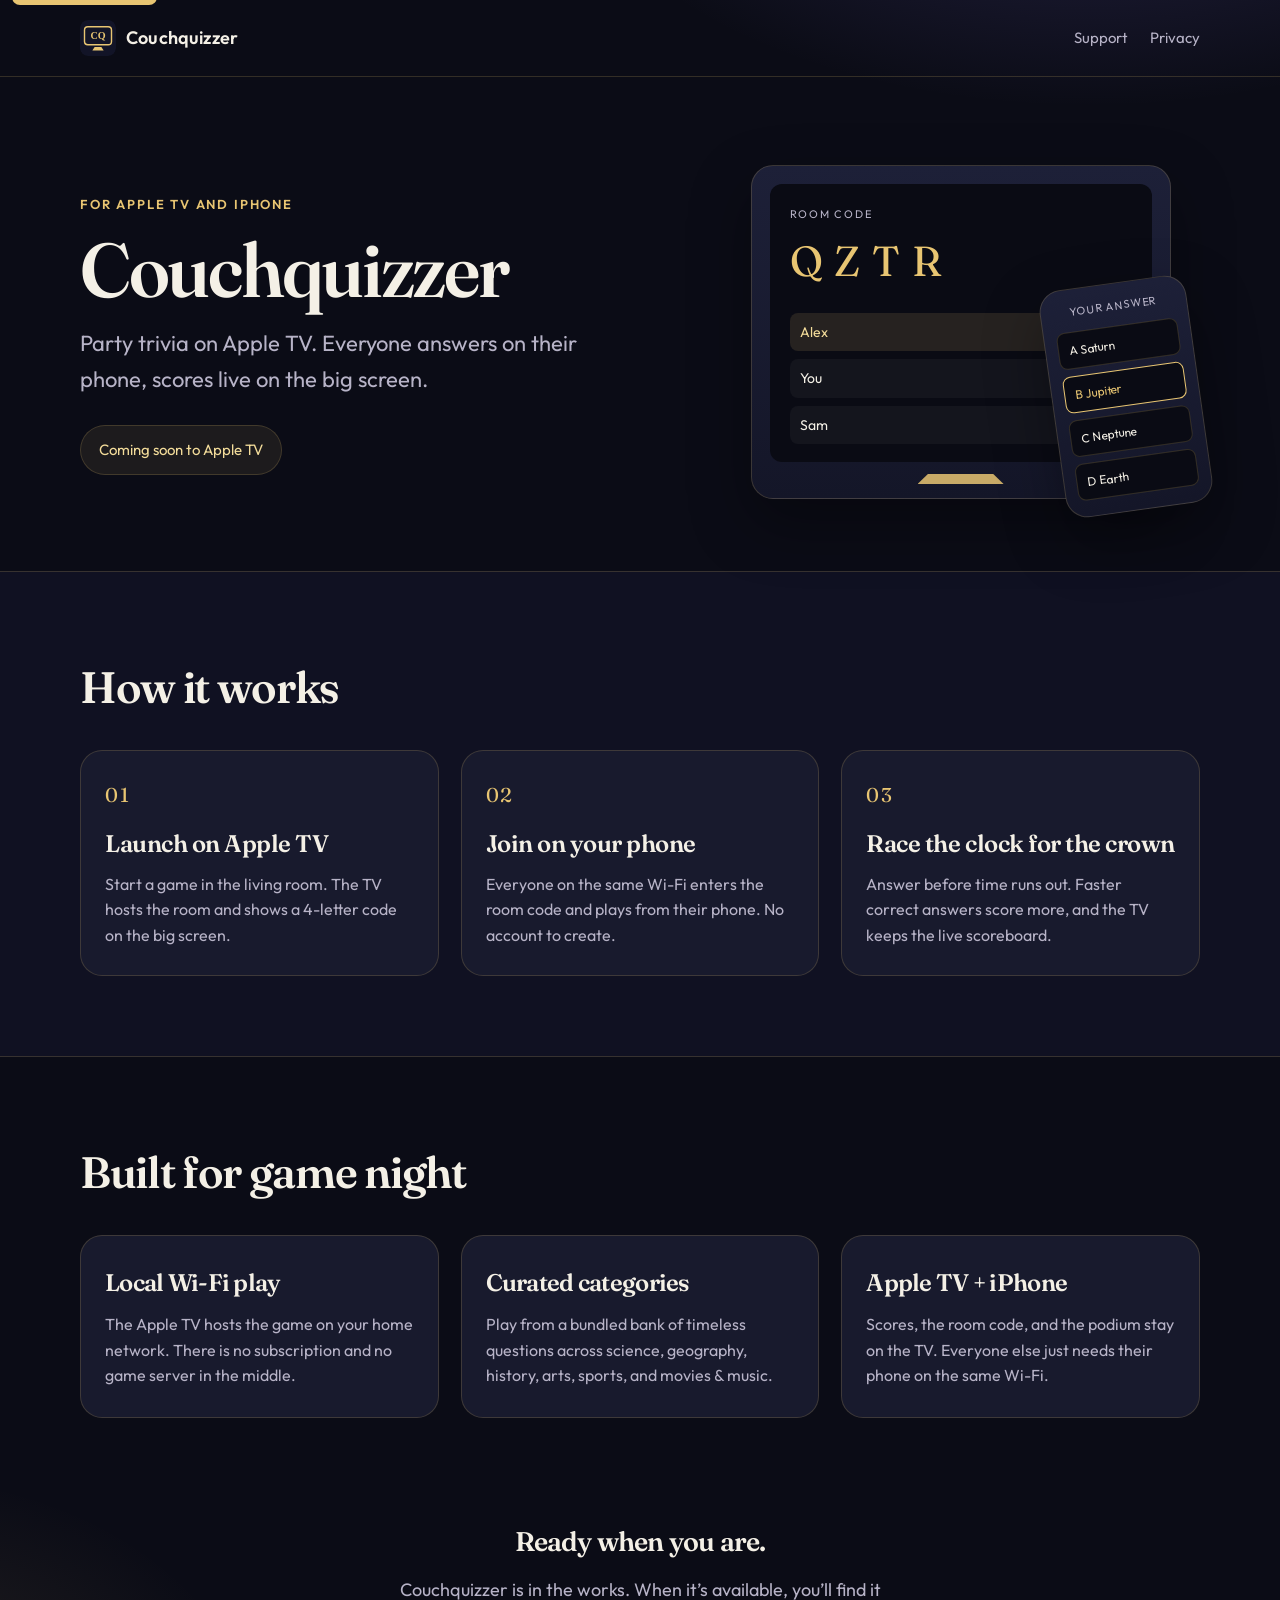
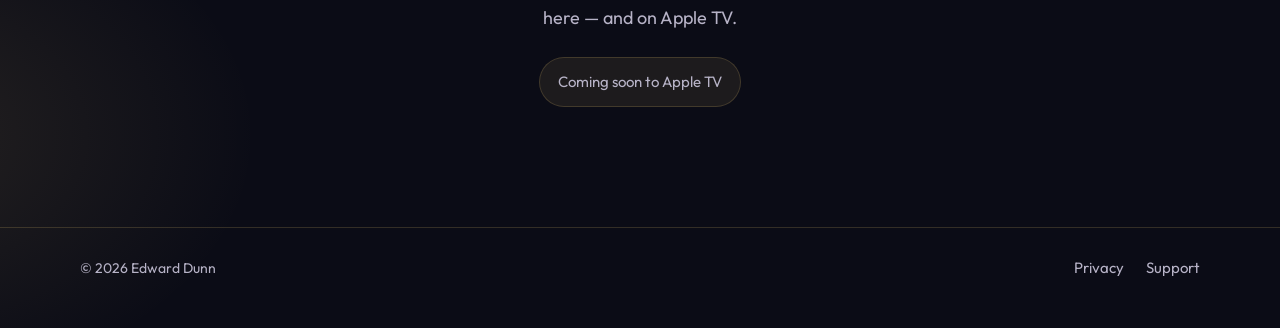
==== index.html @ 49858fe8 "Add Couchquizzer outline marketing site. Landing page, support, and privacy outline for couchquizzer" ====
<!DOCTYPE html>
<html lang="en">
<head>
  <meta charset="utf-8">
  <meta name="viewport" content="width=device-width, initial-scale=1">
  <title>Couchquizzer — Party trivia on Apple TV</title>
  <meta name="description" content="Party trivia on Apple TV. Everyone answers on their phone, and scores live on the big screen. Play over local Wi-Fi — no subscription or game server needed.">
  <link rel="canonical" href="https://couchquizzer.com/">
  <link rel="icon" href="favicon.svg" type="image/svg+xml">
  <link rel="icon" href="favicon.ico" sizes="any">
  <link rel="icon" type="image/png" href="favicon-32.png" sizes="32x32">
  <link rel="apple-touch-icon" href="apple-touch-icon.png">
  <meta name="theme-color" content="#0B0C16">
  <meta property="og:type" content="website">
  <meta property="og:site_name" content="Couchquizzer">
  <meta property="og:title" content="Couchquizzer — Party trivia on Apple TV">
  <meta property="og:description" content="Everyone answers on their phone, scores live on the big screen.">
  <meta property="og:url" content="https://couchquizzer.com/">
  <meta property="og:image" content="https://couchquizzer.com/og.png">
  <meta property="og:image:width" content="1200">
  <meta property="og:image:height" content="630">
  <meta name="twitter:card" content="summary_large_image">
  <meta name="twitter:title" content="Couchquizzer — Party trivia on Apple TV">
  <meta name="twitter:description" content="Everyone answers on their phone, scores live on the big screen.">
  <meta name="twitter:image" content="https://couchquizzer.com/og.png">
  <link rel="preconnect" href="https://fonts.googleapis.com">
  <link rel="preconnect" href="https://fonts.gstatic.com" crossorigin>
  <link href="https://fonts.googleapis.com/css2?family=Fraunces:opsz,wght@9..144,500;9..144,600;9..144,700&family=Outfit:wght@400;500;600&display=swap" rel="stylesheet">
  <link rel="stylesheet" href="styles.css">
</head>
<body>
  <a class="skip" href="#main">Skip to content</a>
  <header class="site-header">
    <div class="wrap">
      <a class="logo" href="index.html">
        <img src="assets/logo.svg" width="36" height="36" alt="">
        Couchquizzer
      </a>
      <nav class="site-nav" aria-label="Primary">
        <a href="support.html">Support</a>
        <a href="privacy.html">Privacy</a>
      </nav>
    </div>
  </header>

  <main id="main">
    <section class="hero wrap">
      <div class="hero-copy">
        <p class="eyebrow">For Apple TV and iPhone</p>
        <h1>Couchquizzer</h1>
        <p class="lede">Party trivia on Apple TV. Everyone answers on their phone, scores live on the big screen.</p>
        <p class="soon" aria-disabled="true">Coming soon to Apple TV</p>
      </div>
      <div class="hero-art" aria-hidden="true">
        <div class="tv">
          <div class="tv-screen">
            <p class="code-label">Room code</p>
            <p class="room-code">QZTR</p>
            <div class="scores">
              <div class="score-row lead"><span>Alex</span><span>840</span></div>
              <div class="score-row"><span>You</span><span>720</span></div>
              <div class="score-row"><span>Sam</span><span>610</span></div>
            </div>
          </div>
          <div class="tv-stand"></div>
        </div>
        <div class="phone">
          <p class="phone-label">Your answer</p>
          <div class="choices">
            <p class="choice">A  Saturn</p>
            <p class="choice on">B  Jupiter</p>
            <p class="choice">C  Neptune</p>
            <p class="choice">D  Earth</p>
          </div>
        </div>
      </div>
    </section>

    <section class="band tint" id="how">
      <div class="wrap">
        <h2>How it works</h2>
        <ol class="steps">
          <li>
            <strong>Launch on Apple TV</strong>
            <p>Start a game in the living room. The TV hosts the room and shows a 4-letter code on the big screen.</p>
          </li>
          <li>
            <strong>Join on your phone</strong>
            <p>Everyone on the same Wi-Fi enters the room code and plays from their phone. No account to create.</p>
          </li>
          <li>
            <strong>Race the clock for the crown</strong>
            <p>Answer before time runs out. Faster correct answers score more, and the TV keeps the live scoreboard.</p>
          </li>
        </ol>
      </div>
    </section>

    <section class="band" id="features">
      <div class="wrap">
        <h2>Built for game night</h2>
        <div class="features">
          <article class="feature">
            <h3>Local Wi-Fi play</h3>
            <p>The Apple TV hosts the game on your home network. There is no subscription and no game server in the middle.</p>
          </article>
          <article class="feature">
            <h3>Curated categories</h3>
            <p>Play from a bundled bank of timeless questions across science, geography, history, arts, sports, and movies &amp; music.</p>
          </article>
          <article class="feature">
            <h3>Apple TV + iPhone</h3>
            <p>Scores, the room code, and the podium stay on the TV. Everyone else just needs their phone on the same Wi-Fi.</p>
          </article>
        </div>
      </div>
    </section>

    <section class="closer wrap">
      <h2>Ready when you are.</h2>
      <p>Couchquizzer is in the works. When it’s available, you’ll find it here — and on Apple TV.</p>
      <p class="soon" aria-disabled="true">Coming soon to Apple TV</p>
    </section>
  </main>

  <footer class="site-footer">
    <div class="wrap inner">
      <p>© 2026 Edward Dunn</p>
      <nav class="site-nav" aria-label="Footer">
        <a href="privacy.html">Privacy</a>
        <a href="support.html">Support</a>
      </nav>
    </div>
  </footer>
</body>
</html>
---- styles.css ----
:root {
  --bg: #0b0c16;
  --bg-alt: #121427;
  --panel: #181a2d;
  --line: rgba(232, 197, 114, 0.18);
  --gold: #e8c572;
  --gold-soft: #f3dc9a;
  --violet: #8b7cf6;
  --text: #f4f0e6;
  --muted: #b7b3c7;
  --danger-text: #1a1408;
  --radius: 22px;
  --max: 1120px;
  --serif: "Fraunces", "Times New Roman", serif;
  --sans: "Outfit", system-ui, -apple-system, sans-serif;
}

*, *::before, *::after { box-sizing: border-box; }

html { scroll-behavior: smooth; }

body {
  margin: 0;
  background:
    radial-gradient(900px 500px at 85% -10%, rgba(139, 124, 246, 0.22), transparent 60%),
    radial-gradient(700px 480px at -10% 90%, rgba(232, 197, 114, 0.12), transparent 55%),
    var(--bg);
  color: var(--text);
  font-family: var(--sans);
  font-size: 18px;
  line-height: 1.6;
  min-height: 100vh;
}

img { max-width: 100%; height: auto; display: block; }

a { color: var(--gold); text-decoration-thickness: 1px; text-underline-offset: 3px; }
a:hover { color: var(--gold-soft); }

.skip {
  position: absolute;
  left: 12px;
  top: -40px;
  background: var(--gold);
  color: var(--danger-text);
  padding: 8px 12px;
  border-radius: 8px;
  z-index: 10;
}
.skip:focus { top: 12px; }

.wrap {
  width: min(var(--max), calc(100% - 48px));
  margin-inline: auto;
}

.site-header,
.site-footer {
  border-bottom: 1px solid var(--line);
}

.site-header .wrap,
.site-footer .inner {
  display: flex;
  align-items: center;
  justify-content: space-between;
  gap: 20px;
  padding: 20px 0;
}

.logo {
  display: flex;
  align-items: center;
  gap: 10px;
  color: var(--text);
  text-decoration: none;
  font-weight: 600;
  letter-spacing: 0.01em;
}

.logo img { width: 36px; height: 36px; border-radius: 8px; }

.site-nav { display: flex; gap: 22px; }
.site-nav a { color: var(--muted); text-decoration: none; font-size: 15px; }
.site-nav a:hover { color: var(--gold); }

.hero {
  padding: 88px 0 72px;
  display: grid;
  grid-template-columns: 1.1fr 0.9fr;
  gap: 56px;
  align-items: center;
}

.eyebrow {
  display: inline-block;
  margin: 0 0 16px;
  color: var(--gold);
  font-size: 13px;
  font-weight: 600;
  letter-spacing: 0.14em;
  text-transform: uppercase;
}

h1, h2, h3 { font-family: var(--serif); font-weight: 600; letter-spacing: -0.03em; }

.hero h1 {
  margin: 0 0 18px;
  font-size: clamp(44px, 6vw, 76px);
  line-height: 1.02;
}

.lede {
  margin: 0 0 28px;
  color: var(--muted);
  font-size: clamp(18px, 2vw, 22px);
  max-width: 38ch;
}

.soon {
  display: inline-block;
  margin: 0;
  padding: 12px 18px;
  border: 1px solid var(--line);
  border-radius: 999px;
  color: var(--gold-soft);
  font-size: 15px;
  background: rgba(232, 197, 114, 0.08);
}

.hero-art {
  position: relative;
  min-height: 320px;
}

.tv, .phone {
  background: linear-gradient(180deg, #1d2038, #141628);
  border: 1px solid var(--line);
  box-shadow: 0 24px 60px rgba(0, 0, 0, 0.35);
}

.tv {
  width: 100%;
  max-width: 420px;
  margin: 0 auto;
  border-radius: 22px;
  padding: 18px 18px 14px;
}

.tv-screen {
  background: #0a0b14;
  border-radius: 12px;
  padding: 22px 20px 18px;
  min-height: 210px;
}

.code-label {
  margin: 0;
  color: var(--muted);
  font-size: 11px;
  letter-spacing: 0.16em;
  text-transform: uppercase;
}

.room-code {
  margin: 4px 0 18px;
  font-family: var(--serif);
  font-size: 42px;
  letter-spacing: 0.28em;
  color: var(--gold);
}

.scores { display: grid; gap: 8px; }
.score-row {
  display: flex;
  justify-content: space-between;
  font-size: 14px;
  color: var(--text);
  padding: 8px 10px;
  border-radius: 8px;
  background: rgba(255,255,255,0.04);
}
.score-row.lead { background: rgba(232, 197, 114, 0.12); color: var(--gold-soft); }

.tv-stand {
  width: 86px;
  height: 10px;
  margin: 12px auto 0;
  background: var(--gold);
  clip-path: polygon(12% 0, 88% 0, 100% 100%, 0 100%);
  opacity: 0.85;
}

.phone {
  position: absolute;
  right: 0;
  bottom: -12px;
  width: 148px;
  border-radius: 22px;
  padding: 14px 12px 16px;
  transform: rotate(-8deg);
}

.phone-label {
  margin: 0 0 10px;
  text-align: center;
  font-size: 11px;
  color: var(--muted);
  letter-spacing: 0.08em;
  text-transform: uppercase;
}

.choices { display: grid; gap: 7px; }
.choice {
  margin: 0;
  padding: 8px 10px;
  border-radius: 8px;
  background: #0a0b14;
  border: 1px solid var(--line);
  font-size: 12px;
  color: var(--text);
}
.choice.on {
  border-color: var(--gold);
  color: var(--gold);
}

.band {
  padding: 80px 0;
}

.band.tint {
  background: rgba(18, 20, 39, 0.72);
  border-top: 1px solid var(--line);
  border-bottom: 1px solid var(--line);
}

.band h2 {
  margin: 0 0 28px;
  font-size: clamp(32px, 4vw, 44px);
}

.steps {
  list-style: none;
  margin: 0;
  padding: 0;
  display: grid;
  grid-template-columns: repeat(3, 1fr);
  gap: 22px;
  counter-reset: step;
}

.steps li {
  background: var(--panel);
  border: 1px solid var(--line);
  border-radius: var(--radius);
  padding: 28px 24px 26px;
  min-height: 100%;
}

.steps li::before {
  counter-increment: step;
  content: "0" counter(step);
  display: block;
  margin-bottom: 14px;
  color: var(--gold);
  font-family: var(--serif);
  font-size: 20px;
  letter-spacing: 0.08em;
}

.steps strong {
  display: block;
  font-family: var(--serif);
  font-size: 24px;
  font-weight: 600;
  margin-bottom: 8px;
  letter-spacing: -0.02em;
}

.steps p { margin: 0; color: var(--muted); font-size: 16px; }

.features {
  display: grid;
  grid-template-columns: repeat(3, 1fr);
  gap: 22px;
}

.feature {
  background: var(--panel);
  border: 1px solid var(--line);
  border-radius: var(--radius);
  padding: 28px 24px;
}

.feature h3 {
  margin: 0 0 10px;
  font-size: 24px;
}

.feature p { margin: 0; color: var(--muted); font-size: 16px; }

.closer {
  text-align: center;
  padding-bottom: 96px;
}

.closer h2 { margin-bottom: 12px; }
.closer p { margin: 0 auto 24px; max-width: 42ch; color: var(--muted); }

.site-footer {
  border-bottom: 0;
  border-top: 1px solid var(--line);
  padding: 8px 0 28px;
}

.site-footer p {
  margin: 0;
  color: var(--muted);
  font-size: 14px;
}

.page { padding: 56px 0 96px; }

.paper {
  max-width: 760px;
  background: var(--panel);
  border: 1px solid var(--line);
  border-radius: 28px;
  padding: 44px 48px;
}

.back {
  display: inline-block;
  margin-bottom: 18px;
  color: var(--gold);
  text-decoration: none;
  font-size: 15px;
}

.paper h1 {
  margin: 0 0 8px;
  font-size: clamp(36px, 6vw, 52px);
}

.updated, .paper p, .paper li { color: var(--muted); }
.updated { margin: 0 0 28px; font-size: 14px; }
.paper h2 {
  margin: 28px 0 8px;
  font-size: 24px;
}
.paper p { margin: 0 0 14px; }
.paper ul { padding-left: 1.15em; }
.paper li { margin: 0 0 8px; }
.paper a { color: var(--gold); }

@media (max-width: 880px) {
  .hero { grid-template-columns: 1fr; padding: 56px 0 48px; gap: 36px; }
  .phone { position: relative; right: auto; bottom: auto; margin: 16px 0 0 auto; }
  .steps, .features { grid-template-columns: 1fr; }
  .paper { padding: 28px 22px; }
  .wrap { width: calc(100% - 32px); }
}

@media (prefers-reduced-motion: reduce) {
  html { scroll-behavior: auto; }
}
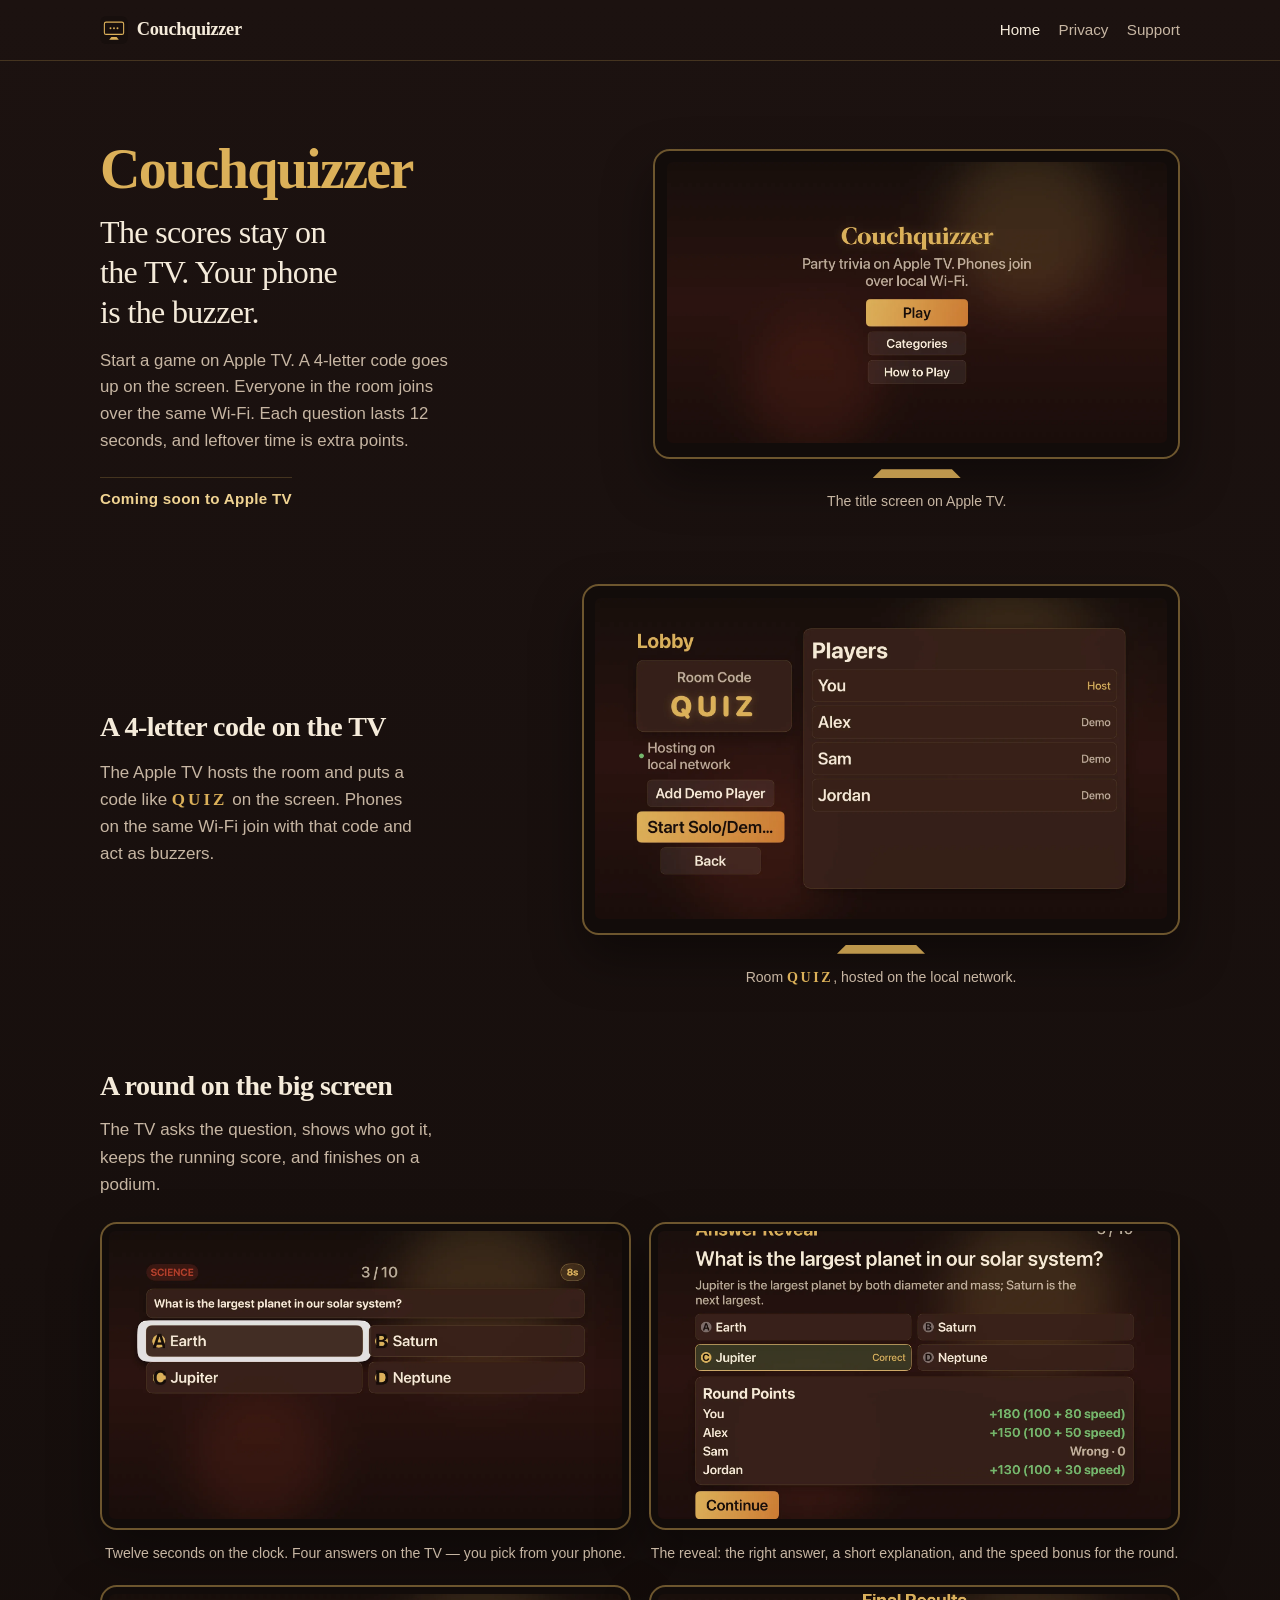
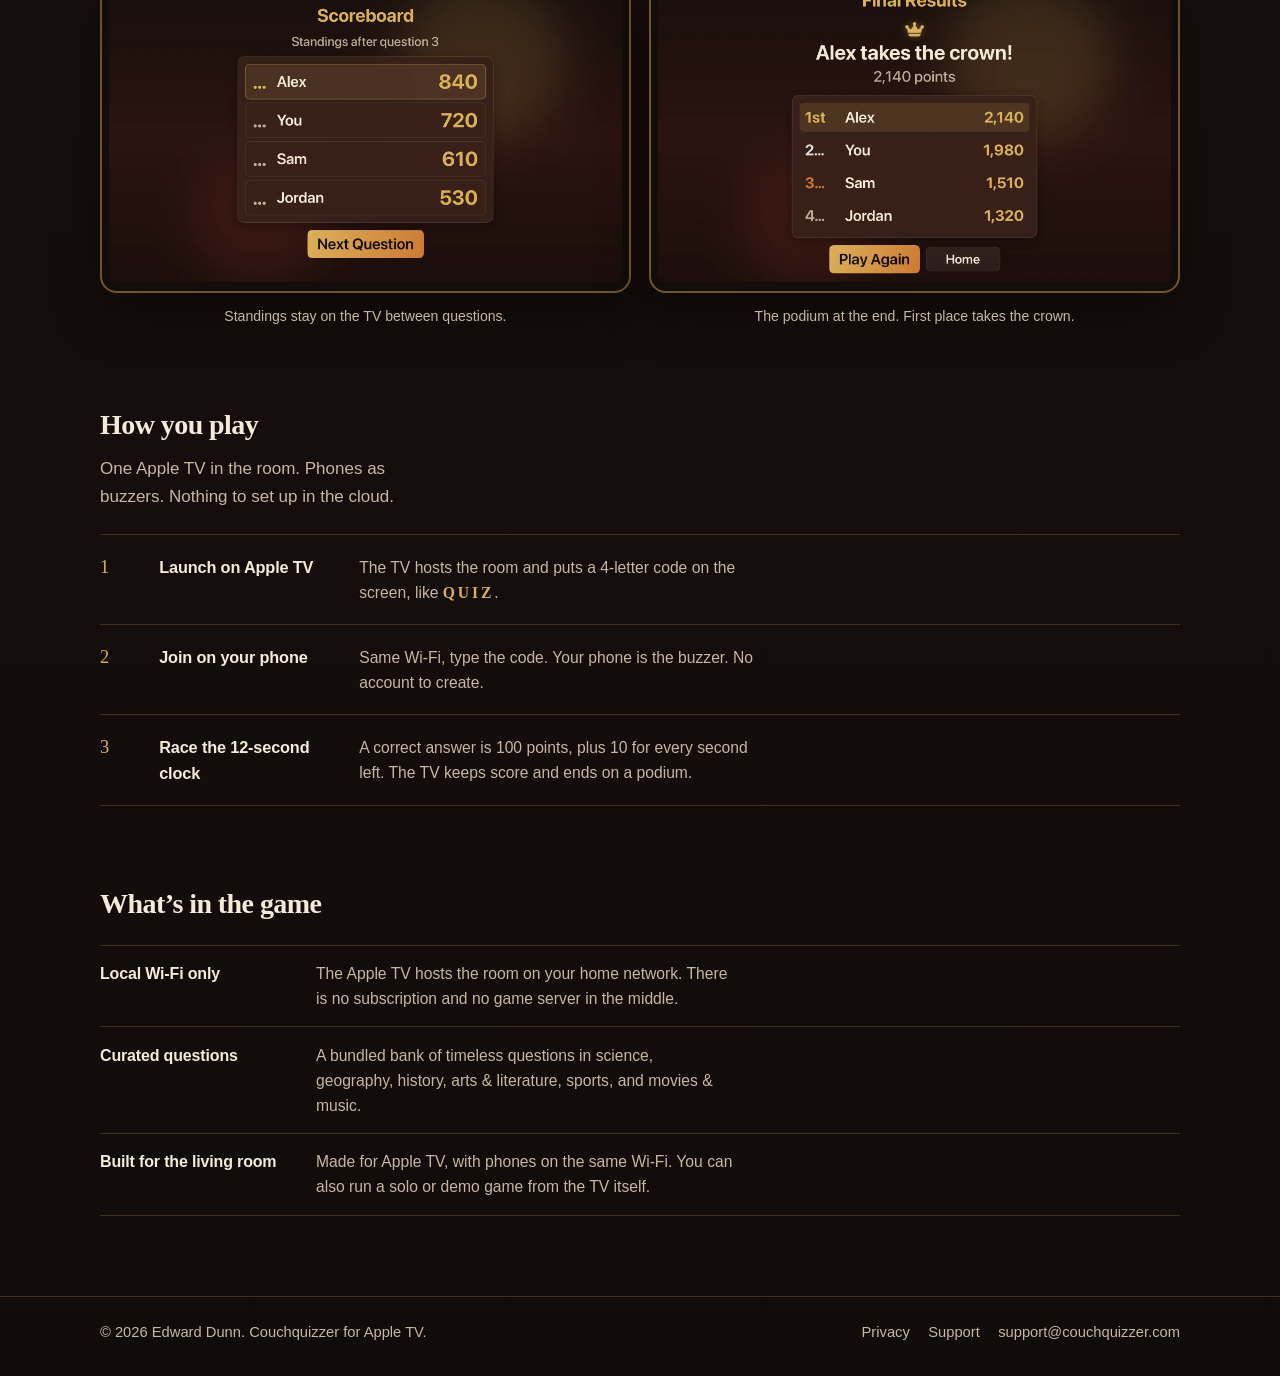
==== commit 14beb3cb: "Redesign the Couchquizzer site around real Apple TV screens. Replace the first outline with a living" ====
--- a/index.html
+++ b/index.html
@@ -3,133 +3,201 @@
 <head>
   <meta charset="utf-8">
   <meta name="viewport" content="width=device-width, initial-scale=1">
-  <title>Couchquizzer — Party trivia on Apple TV</title>
-  <meta name="description" content="Party trivia on Apple TV. Everyone answers on their phone, and scores live on the big screen. Play over local Wi-Fi — no subscription or game server needed.">
-  <link rel="canonical" href="https://couchquizzer.com/">
-  <link rel="icon" href="favicon.svg" type="image/svg+xml">
-  <link rel="icon" href="favicon.ico" sizes="any">
-  <link rel="icon" type="image/png" href="favicon-32.png" sizes="32x32">
-  <link rel="apple-touch-icon" href="apple-touch-icon.png">
-  <meta name="theme-color" content="#0B0C16">
+  <title>Couchquizzer — party trivia on Apple TV</title>
+  <meta name="description" content="Start a game on Apple TV, join with a 4-letter code from your phone over the same Wi-Fi, and race a 12-second clock. Scores stay on the big screen.">
+  <link rel="canonical" href="https://erdtheturd.github.io/couchquizzer/">
+  <meta name="theme-color" content="#170f0d">
+
   <meta property="og:type" content="website">
   <meta property="og:site_name" content="Couchquizzer">
-  <meta property="og:title" content="Couchquizzer — Party trivia on Apple TV">
-  <meta property="og:description" content="Everyone answers on their phone, scores live on the big screen.">
-  <meta property="og:url" content="https://couchquizzer.com/">
-  <meta property="og:image" content="https://couchquizzer.com/og.png">
+  <meta property="og:locale" content="en_US">
+  <meta property="og:url" content="https://erdtheturd.github.io/couchquizzer/">
+  <meta property="og:title" content="Couchquizzer — party trivia on Apple TV">
+  <meta property="og:description" content="The TV shows the scores. Your phone is the buzzer. A 4-letter code, local Wi-Fi, and a 12-second clock.">
+  <meta property="og:image" content="https://erdtheturd.github.io/couchquizzer/og.png">
   <meta property="og:image:width" content="1200">
   <meta property="og:image:height" content="630">
+
   <meta name="twitter:card" content="summary_large_image">
-  <meta name="twitter:title" content="Couchquizzer — Party trivia on Apple TV">
-  <meta name="twitter:description" content="Everyone answers on their phone, scores live on the big screen.">
-  <meta name="twitter:image" content="https://couchquizzer.com/og.png">
-  <link rel="preconnect" href="https://fonts.googleapis.com">
-  <link rel="preconnect" href="https://fonts.gstatic.com" crossorigin>
-  <link href="https://fonts.googleapis.com/css2?family=Fraunces:opsz,wght@9..144,500;9..144,600;9..144,700&family=Outfit:wght@400;500;600&display=swap" rel="stylesheet">
-  <link rel="stylesheet" href="styles.css">
+  <meta name="twitter:title" content="Couchquizzer — party trivia on Apple TV">
+  <meta name="twitter:description" content="The TV shows the scores. Your phone is the buzzer.">
+  <meta name="twitter:image" content="https://erdtheturd.github.io/couchquizzer/og.png">
+
+  <link rel="icon" href="assets/favicon.svg" type="image/svg+xml">
+  <link rel="icon" href="favicon.ico" sizes="any">
+  <link rel="apple-touch-icon" href="apple-touch-icon.png">
+  <link rel="stylesheet" href="assets/styles.css">
 </head>
 <body>
   <a class="skip" href="#main">Skip to content</a>
+
   <header class="site-header">
-    <div class="wrap">
-      <a class="logo" href="index.html">
-        <img src="assets/logo.svg" width="36" height="36" alt="">
-        Couchquizzer
+    <nav class="nav" aria-label="Primary">
+      <a class="brand" href="./" aria-current="page">
+        <img class="brand-mark" src="assets/favicon.svg" width="28" height="28" alt="">
+        <span>Couchquizzer</span>
       </a>
-      <nav class="site-nav" aria-label="Primary">
-        <a href="support.html">Support</a>
-        <a href="privacy.html">Privacy</a>
-      </nav>
-    </div>
+      <ul class="nav-links">
+        <li><a href="./" aria-current="page">Home</a></li>
+        <li><a href="privacy.html">Privacy</a></li>
+        <li><a href="support.html">Support</a></li>
+      </ul>
+    </nav>
   </header>
 
   <main id="main">
-    <section class="hero wrap">
-      <div class="hero-copy">
-        <p class="eyebrow">For Apple TV and iPhone</p>
-        <h1>Couchquizzer</h1>
-        <p class="lede">Party trivia on Apple TV. Everyone answers on their phone, scores live on the big screen.</p>
-        <p class="soon" aria-disabled="true">Coming soon to Apple TV</p>
-      </div>
-      <div class="hero-art" aria-hidden="true">
-        <div class="tv">
-          <div class="tv-screen">
-            <p class="code-label">Room code</p>
-            <p class="room-code">QZTR</p>
-            <div class="scores">
-              <div class="score-row lead"><span>Alex</span><span>840</span></div>
-              <div class="score-row"><span>You</span><span>720</span></div>
-              <div class="score-row"><span>Sam</span><span>610</span></div>
-            </div>
+    <section class="hero">
+      <div class="wrap hero-inner">
+        <div class="hero-copy">
+          <p class="wordmark">Couchquizzer</p>
+          <h1>The scores stay on the TV. Your phone is the buzzer.</h1>
+          <p class="lede">Start a game on Apple TV. A 4-letter code goes up on the screen. Everyone in the room joins over the same Wi-Fi. Each question lasts 12 seconds, and leftover time is extra points.</p>
+          <p class="soon">Coming soon to Apple TV</p>
+        </div>
+        <figure class="tv">
+          <div class="tv-bezel">
+            <picture>
+              <source srcset="assets/screens/home.webp" type="image/webp">
+              <img src="assets/screens/home.png" width="1920" height="1080" alt="The Couchquizzer title screen on Apple TV, with Play, Categories, and How to Play.">
+            </picture>
           </div>
-          <div class="tv-stand"></div>
-        </div>
-        <div class="phone">
-          <p class="phone-label">Your answer</p>
-          <div class="choices">
-            <p class="choice">A  Saturn</p>
-            <p class="choice on">B  Jupiter</p>
-            <p class="choice">C  Neptune</p>
-            <p class="choice">D  Earth</p>
+          <div class="tv-stand" aria-hidden="true"></div>
+          <figcaption>The title screen on Apple TV.</figcaption>
+        </figure>
+      </div>
+    </section>
+
+    <section class="lobby-band" aria-labelledby="lobby-title">
+      <div class="wrap lobby-inner">
+        <div class="lobby-copy">
+          <h2 id="lobby-title">A 4-letter code on the TV</h2>
+          <p>The Apple TV hosts the room and puts a code like <span class="code">QUIZ</span> on the screen. Phones on the same Wi-Fi join with that code and act as buzzers.</p>
+        </div>
+        <figure class="tv">
+          <div class="tv-bezel">
+            <picture>
+              <source srcset="assets/screens/lobby.webp" type="image/webp">
+              <img src="assets/screens/lobby.png" width="1920" height="1080" alt="The Couchquizzer lobby on Apple TV, showing the room code QUIZ and four players ready to start.">
+            </picture>
           </div>
-        </div>
-      </div>
-    </section>
-
-    <section class="band tint" id="how">
+          <div class="tv-stand" aria-hidden="true"></div>
+          <figcaption>Room <span class="code">QUIZ</span>, hosted on the local network.</figcaption>
+        </figure>
+      </div>
+    </section>
+
+    <section class="round" aria-labelledby="round-title">
       <div class="wrap">
-        <h2>How it works</h2>
+        <div class="round-head">
+          <h2 id="round-title">A round on the big screen</h2>
+          <p>The TV asks the question, shows who got it, keeps the running score, and finishes on a podium.</p>
+        </div>
+        <ul class="shots">
+          <li>
+            <figure class="shot">
+              <div class="tv-bezel">
+                <picture>
+                  <source srcset="assets/screens/question.webp" type="image/webp">
+                  <img src="assets/screens/question.png" width="1920" height="1080" alt="A trivia question on the TV with four answer choices and a countdown clock.">
+                </picture>
+              </div>
+              <figcaption>Twelve seconds on the clock. Four answers on the TV — you pick from your phone.</figcaption>
+            </figure>
+          </li>
+          <li>
+            <figure class="shot">
+              <div class="tv-bezel">
+                <picture>
+                  <source srcset="assets/screens/reveal.webp" type="image/webp">
+                  <img src="assets/screens/reveal.png" width="1920" height="1080" alt="The answer reveal, with the correct choice highlighted and points for the round.">
+                </picture>
+              </div>
+              <figcaption>The reveal: the right answer, a short explanation, and the speed bonus for the round.</figcaption>
+            </figure>
+          </li>
+          <li>
+            <figure class="shot">
+              <div class="tv-bezel">
+                <picture>
+                  <source srcset="assets/screens/scoreboard.webp" type="image/webp">
+                  <img src="assets/screens/scoreboard.png" width="1920" height="1080" alt="The live scoreboard between questions, ranking players by score.">
+                </picture>
+              </div>
+              <figcaption>Standings stay on the TV between questions.</figcaption>
+            </figure>
+          </li>
+          <li>
+            <figure class="shot">
+              <div class="tv-bezel">
+                <picture>
+                  <source srcset="assets/screens/podium.webp" type="image/webp">
+                  <img src="assets/screens/podium.png" width="1920" height="1080" alt="The final podium, crowning the winner and listing every player’s score.">
+                </picture>
+              </div>
+              <figcaption>The podium at the end. First place takes the crown.</figcaption>
+            </figure>
+          </li>
+        </ul>
+      </div>
+    </section>
+
+    <section class="play" id="how" aria-labelledby="play-title">
+      <div class="wrap">
+        <div class="play-head">
+          <h2 id="play-title">How you play</h2>
+          <p>One Apple TV in the room. Phones as buzzers. Nothing to set up in the cloud.</p>
+        </div>
         <ol class="steps">
           <li>
-            <strong>Launch on Apple TV</strong>
-            <p>Start a game in the living room. The TV hosts the room and shows a 4-letter code on the big screen.</p>
-          </li>
-          <li>
-            <strong>Join on your phone</strong>
-            <p>Everyone on the same Wi-Fi enters the room code and plays from their phone. No account to create.</p>
-          </li>
-          <li>
-            <strong>Race the clock for the crown</strong>
-            <p>Answer before time runs out. Faster correct answers score more, and the TV keeps the live scoreboard.</p>
+            <span class="step-num">1</span>
+            <h3>Launch on Apple TV</h3>
+            <p>The TV hosts the room and puts a 4-letter code on the screen, like <span class="code">QUIZ</span>.</p>
+          </li>
+          <li>
+            <span class="step-num">2</span>
+            <h3>Join on your phone</h3>
+            <p>Same Wi-Fi, type the code. Your phone is the buzzer. No account to create.</p>
+          </li>
+          <li>
+            <span class="step-num">3</span>
+            <h3>Race the 12-second clock</h3>
+            <p>A correct answer is 100 points, plus 10 for every second left. The TV keeps score and ends on a podium.</p>
           </li>
         </ol>
       </div>
     </section>
 
-    <section class="band" id="features">
+    <section class="facts" aria-labelledby="facts-title">
       <div class="wrap">
-        <h2>Built for game night</h2>
-        <div class="features">
-          <article class="feature">
-            <h3>Local Wi-Fi play</h3>
-            <p>The Apple TV hosts the game on your home network. There is no subscription and no game server in the middle.</p>
-          </article>
-          <article class="feature">
-            <h3>Curated categories</h3>
-            <p>Play from a bundled bank of timeless questions across science, geography, history, arts, sports, and movies &amp; music.</p>
-          </article>
-          <article class="feature">
-            <h3>Apple TV + iPhone</h3>
-            <p>Scores, the room code, and the podium stay on the TV. Everyone else just needs their phone on the same Wi-Fi.</p>
-          </article>
-        </div>
-      </div>
-    </section>
-
-    <section class="closer wrap">
-      <h2>Ready when you are.</h2>
-      <p>Couchquizzer is in the works. When it’s available, you’ll find it here — and on Apple TV.</p>
-      <p class="soon" aria-disabled="true">Coming soon to Apple TV</p>
+        <div class="facts-head">
+          <h2 id="facts-title">What’s in the game</h2>
+        </div>
+        <ul class="fact-list">
+          <li>
+            <h3>Local Wi-Fi only</h3>
+            <p>The Apple TV hosts the room on your home network. There is no subscription and no game server in the middle.</p>
+          </li>
+          <li>
+            <h3>Curated questions</h3>
+            <p>A bundled bank of timeless questions in science, geography, history, arts &amp; literature, sports, and movies &amp; music.</p>
+          </li>
+          <li>
+            <h3>Built for the living room</h3>
+            <p>Made for Apple TV, with phones on the same Wi-Fi. You can also run a solo or demo game from the TV itself.</p>
+          </li>
+        </ul>
+      </div>
     </section>
   </main>
 
   <footer class="site-footer">
-    <div class="wrap inner">
-      <p>© 2026 Edward Dunn</p>
-      <nav class="site-nav" aria-label="Footer">
+    <div class="wrap footer-inner">
+      <p>&copy; 2026 Edward Dunn. Couchquizzer for Apple TV.</p>
+      <div class="footer-links">
         <a href="privacy.html">Privacy</a>
         <a href="support.html">Support</a>
-      </nav>
+        <a href="mailto:support@couchquizzer.com">support@couchquizzer.com</a>
+      </div>
     </div>
   </footer>
 </body>
--- a/assets/styles.css
+++ b/assets/styles.css
@@ -0,0 +1,489 @@
+/* Couchquizzer site — living-room night, brass on espresso. */
+
+:root {
+  --bg: #170f0d;
+  --bg-deep: #110b09;
+  --ink: #f5ebda;
+  --muted: #c7b6a3;
+  --brass: #dbb059;
+  --brass-soft: #f0d392;
+  --amber: #cc7a33;
+  --ember: #b83d29;
+  --panel: #2a1713;
+  --line: rgba(219, 176, 89, 0.22);
+  --shade: rgba(219, 176, 89, 0.08);
+  --max: 1080px;
+  --pad: clamp(1.25rem, 4vw, 2.5rem);
+  --display: "Iowan Old Style", "Palatino Linotype", Palatino, "Book Antiqua", Georgia, serif;
+  --font: "Avenir Next", Avenir, "Segoe UI", "Helvetica Neue", Helvetica, sans-serif;
+}
+
+*,
+*::before,
+*::after { box-sizing: border-box; }
+
+html { scroll-behavior: smooth; }
+
+@media (prefers-reduced-motion: reduce) {
+  html { scroll-behavior: auto; }
+  *, *::before, *::after {
+    animation: none !important;
+    transition: none !important;
+  }
+}
+
+body {
+  margin: 0;
+  min-height: 100vh;
+  color: var(--ink);
+  background-color: var(--bg);
+  background-image:
+    radial-gradient(900px 480px at 88% -10%, rgba(219, 176, 89, 0.14), transparent 58%),
+    radial-gradient(700px 500px at -10% 110%, rgba(184, 61, 41, 0.16), transparent 55%),
+    linear-gradient(180deg, #1c1210 0%, var(--bg) 42%, var(--bg-deep) 100%);
+  font: 17px/1.6 var(--font);
+  -webkit-font-smoothing: antialiased;
+  text-rendering: optimizeLegibility;
+}
+
+img, svg { max-width: 100%; height: auto; vertical-align: middle; }
+
+a {
+  color: var(--brass);
+  text-underline-offset: 0.16em;
+}
+
+a:hover { color: var(--brass-soft); }
+
+a:focus-visible {
+  outline: 2px solid var(--brass);
+  outline-offset: 3px;
+  border-radius: 3px;
+}
+
+.skip {
+  position: absolute;
+  left: -9999px;
+  top: 0;
+}
+
+.skip:focus {
+  left: var(--pad);
+  top: 0.75rem;
+  z-index: 100;
+  background: var(--brass);
+  color: var(--bg-deep);
+  padding: 0.5rem 0.75rem;
+  text-decoration: none;
+}
+
+.wrap {
+  width: min(100% - 2 * var(--pad), var(--max));
+  margin-inline: auto;
+}
+
+/* Header */
+
+.site-header {
+  border-bottom: 1px solid var(--line);
+}
+
+.nav {
+  display: flex;
+  align-items: center;
+  justify-content: space-between;
+  gap: 1rem;
+  padding: 0.95rem 0;
+  width: min(100% - 2 * var(--pad), var(--max));
+  margin-inline: auto;
+}
+
+.brand {
+  display: inline-flex;
+  align-items: center;
+  gap: 0.55rem;
+  color: var(--ink);
+  text-decoration: none;
+  font-family: var(--display);
+  font-weight: 600;
+  font-size: 1.15rem;
+  letter-spacing: -0.02em;
+}
+
+.brand:hover { color: var(--ink); }
+
+.brand-mark {
+  flex: none;
+  width: 1.75rem;
+  height: 1.75rem;
+  border-radius: 0.4rem;
+}
+
+.nav-links {
+  display: flex;
+  gap: 1.15rem;
+  list-style: none;
+  margin: 0;
+  padding: 0;
+  font-size: 0.95rem;
+}
+
+.nav-links a {
+  color: var(--muted);
+  text-decoration: none;
+}
+
+.nav-links a:hover,
+.nav-links a[aria-current="page"] {
+  color: var(--ink);
+}
+
+/* Hero */
+
+.hero {
+  padding: clamp(2.75rem, 8vw, 5rem) 0 clamp(2.5rem, 6vw, 4rem);
+}
+
+.hero-inner {
+  display: grid;
+  gap: clamp(2rem, 5vw, 3.25rem);
+  align-items: center;
+}
+
+@media (min-width: 880px) {
+  .hero-inner {
+    grid-template-columns: 1fr 1.05fr;
+  }
+}
+
+.wordmark {
+  margin: 0 0 0.85rem;
+  font-family: var(--display);
+  font-size: clamp(2.5rem, 6vw, 3.5rem);
+  font-weight: 600;
+  letter-spacing: -0.03em;
+  line-height: 1.02;
+  color: var(--brass);
+}
+
+.hero h1 {
+  margin: 0 0 1rem;
+  font-family: var(--display);
+  font-size: clamp(1.5rem, 3.2vw, 2rem);
+  font-weight: 500;
+  letter-spacing: -0.02em;
+  line-height: 1.25;
+  max-width: 16ch;
+}
+
+.lede {
+  margin: 0 0 1.4rem;
+  color: var(--muted);
+  font-size: 1.05rem;
+  max-width: 38ch;
+}
+
+.soon {
+  display: inline-block;
+  margin: 0;
+  padding: 0.55rem 0;
+  color: var(--brass-soft);
+  font-size: 0.95rem;
+  font-weight: 600;
+  letter-spacing: 0.02em;
+  border-top: 1px solid var(--line);
+}
+
+/* TV frame around real screenshots */
+
+.tv {
+  margin: 0;
+}
+
+.tv-bezel {
+  background: #120c0a;
+  border: 2px solid rgba(219, 176, 89, 0.45);
+  border-radius: 1.05rem;
+  padding: 0.7rem 0.7rem 0.85rem;
+  box-shadow: 0 22px 50px rgba(0, 0, 0, 0.4);
+}
+
+.tv-bezel img {
+  display: block;
+  width: 100%;
+  height: auto;
+  border-radius: 0.35rem;
+  background: #0d0908;
+  aspect-ratio: 16 / 9;
+  object-fit: cover;
+}
+
+.tv-stand {
+  width: 5.5rem;
+  height: 0.55rem;
+  margin: 0.65rem auto 0;
+  background: var(--brass);
+  clip-path: polygon(10% 0, 90% 0, 100% 100%, 0 100%);
+  opacity: 0.85;
+}
+
+.tv figcaption,
+.shot figcaption {
+  margin: 0.75rem 0 0;
+  text-align: center;
+  font-size: 0.88rem;
+  color: var(--muted);
+}
+
+/* How a round goes */
+
+.round {
+  padding: 0 0 clamp(3rem, 7vw, 4.75rem);
+}
+
+.round-head,
+.play-head {
+  margin: 0 0 1.5rem;
+  max-width: 36ch;
+}
+
+.round-head h2,
+.play-head h2,
+.facts-head h2 {
+  margin: 0 0 0.45rem;
+  font-family: var(--display);
+  font-size: clamp(1.4rem, 3vw, 1.75rem);
+  font-weight: 600;
+  letter-spacing: -0.02em;
+}
+
+.round-head p,
+.play-head p {
+  margin: 0;
+  color: var(--muted);
+}
+
+.shots {
+  display: grid;
+  grid-template-columns: 1fr 1fr;
+  gap: 1.25rem 1.15rem;
+  margin: 0;
+  padding: 0;
+  list-style: none;
+}
+
+@media (max-width: 640px) {
+  .shots { grid-template-columns: 1fr; }
+}
+
+.shot {
+  margin: 0;
+}
+
+.shot .tv-bezel { padding: 0.45rem 0.45rem 0.55rem; }
+
+/* How you play */
+
+.play {
+  padding: 0 0 clamp(3rem, 7vw, 4.75rem);
+}
+
+.steps {
+  list-style: none;
+  margin: 0;
+  padding: 0;
+  border-top: 1px solid var(--line);
+}
+
+.steps li {
+  padding: 1.15rem 0;
+  border-bottom: 1px solid var(--line);
+  display: grid;
+  gap: 0.3rem 1.5rem;
+}
+
+@media (min-width: 720px) {
+  .steps li {
+    grid-template-columns: 2.2rem 11rem 1fr;
+    align-items: baseline;
+  }
+}
+
+.step-num {
+  font-family: var(--display);
+  font-size: 1.15rem;
+  color: var(--brass);
+}
+
+.steps h3 {
+  margin: 0;
+  font-size: 1.02rem;
+  font-weight: 650;
+  letter-spacing: -0.01em;
+}
+
+.steps p {
+  margin: 0;
+  color: var(--muted);
+  font-size: 0.98rem;
+  max-width: 46ch;
+}
+
+/* Facts */
+
+.facts {
+  padding: 0 0 clamp(3.25rem, 8vw, 5rem);
+}
+
+.facts-head { margin: 0 0 1.15rem; }
+
+.fact-list {
+  list-style: none;
+  margin: 0;
+  padding: 0;
+  border-top: 1px solid var(--line);
+}
+
+.fact-list li {
+  padding: 0.95rem 0;
+  border-bottom: 1px solid var(--line);
+  display: grid;
+  gap: 0.25rem 1.5rem;
+}
+
+@media (min-width: 720px) {
+  .fact-list li {
+    grid-template-columns: 12rem 1fr;
+    align-items: baseline;
+  }
+}
+
+.fact-list h3 {
+  margin: 0;
+  font-size: 1rem;
+  font-weight: 650;
+  letter-spacing: -0.01em;
+}
+
+.fact-list p {
+  margin: 0;
+  color: var(--muted);
+  font-size: 0.98rem;
+  max-width: 48ch;
+}
+
+.code {
+  font-family: var(--display);
+  font-weight: 600;
+  letter-spacing: 0.18em;
+  color: var(--brass);
+}
+
+/* Interior pages */
+
+.page {
+  padding: clamp(2.5rem, 6vw, 3.75rem) 0 clamp(3rem, 7vw, 4.5rem);
+}
+
+.page-narrow {
+  width: min(100% - 2 * var(--pad), 42rem);
+  margin-inline: auto;
+}
+
+.page h1 {
+  margin: 0 0 0.5rem;
+  font-family: var(--display);
+  font-size: clamp(1.9rem, 4vw, 2.35rem);
+  font-weight: 600;
+  letter-spacing: -0.025em;
+  line-height: 1.15;
+}
+
+.page h2 {
+  margin: 2rem 0 0.55rem;
+  font-family: var(--display);
+  font-size: 1.25rem;
+  font-weight: 600;
+  letter-spacing: -0.015em;
+}
+
+.page .lede { margin-bottom: 1.5rem; }
+
+.page p,
+.page li { color: var(--ink); }
+
+.page ul { padding-left: 1.15rem; }
+
+.page li + li { margin-top: 0.45rem; }
+
+.updated {
+  margin: 0 0 1.25rem;
+  color: var(--muted);
+  font-size: 0.92rem;
+}
+
+/* Footer */
+
+.site-footer {
+  border-top: 1px solid var(--line);
+  padding: 1.5rem 0 2rem;
+  color: var(--muted);
+  font-size: 0.92rem;
+}
+
+.footer-inner {
+  display: flex;
+  flex-wrap: wrap;
+  justify-content: space-between;
+  gap: 0.75rem 1.5rem;
+}
+
+.footer-inner p { margin: 0; }
+
+.footer-links {
+  display: flex;
+  flex-wrap: wrap;
+  gap: 0.85rem 1.15rem;
+}
+
+.footer-links a {
+  color: var(--muted);
+  text-decoration: none;
+}
+
+.footer-links a:hover { color: var(--ink); }
+
+@media (max-width: 520px) {
+  .nav-links { gap: 0.85rem; }
+}
+
+.lobby-band {
+  padding: 0 0 clamp(3rem, 7vw, 4.75rem);
+}
+
+.lobby-inner {
+  display: grid;
+  gap: 1.75rem;
+  align-items: center;
+}
+
+@media (min-width: 880px) {
+  .lobby-inner {
+    grid-template-columns: 0.85fr 1.15fr;
+    gap: 2.5rem;
+  }
+}
+
+.lobby-copy h2 {
+  margin: 0 0 0.55rem;
+  font-family: var(--display);
+  font-size: clamp(1.4rem, 3vw, 1.75rem);
+  font-weight: 600;
+  letter-spacing: -0.02em;
+}
+
+.lobby-copy p {
+  margin: 0;
+  color: var(--muted);
+  max-width: 34ch;
+}
